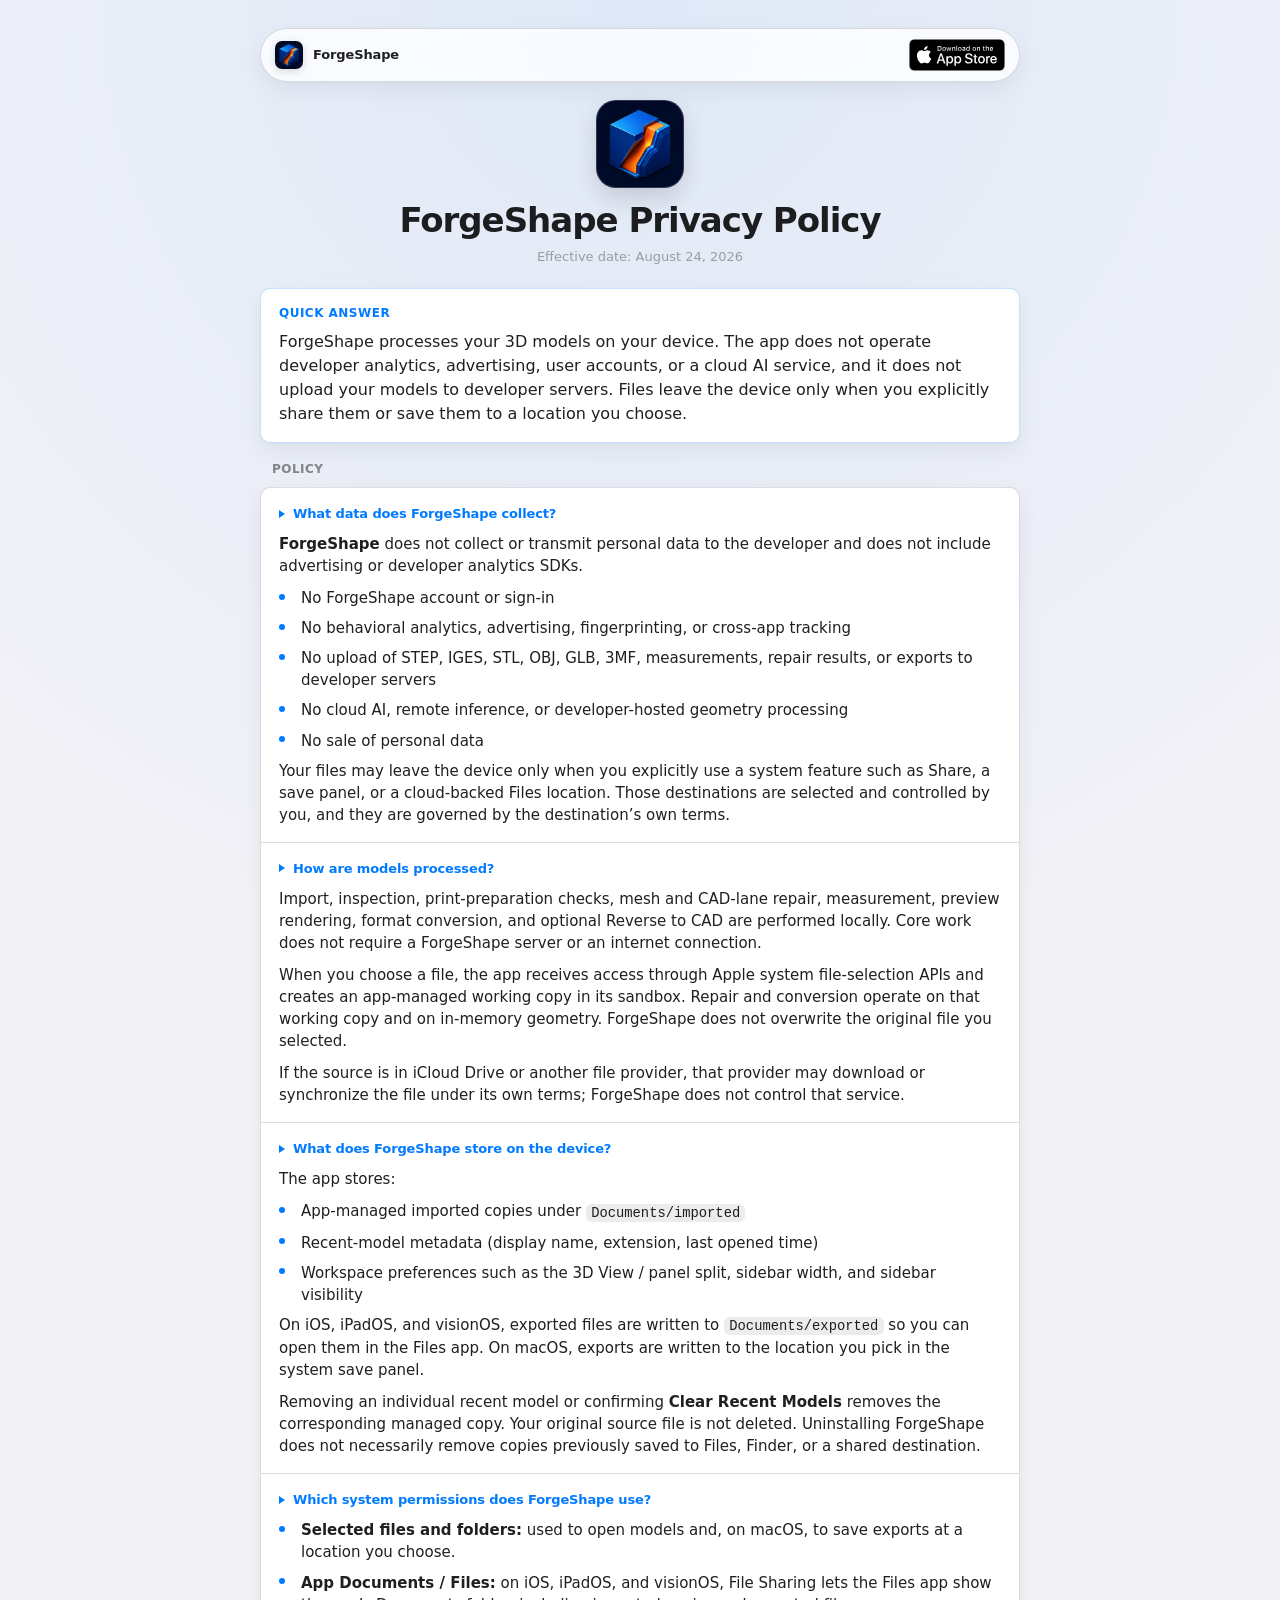
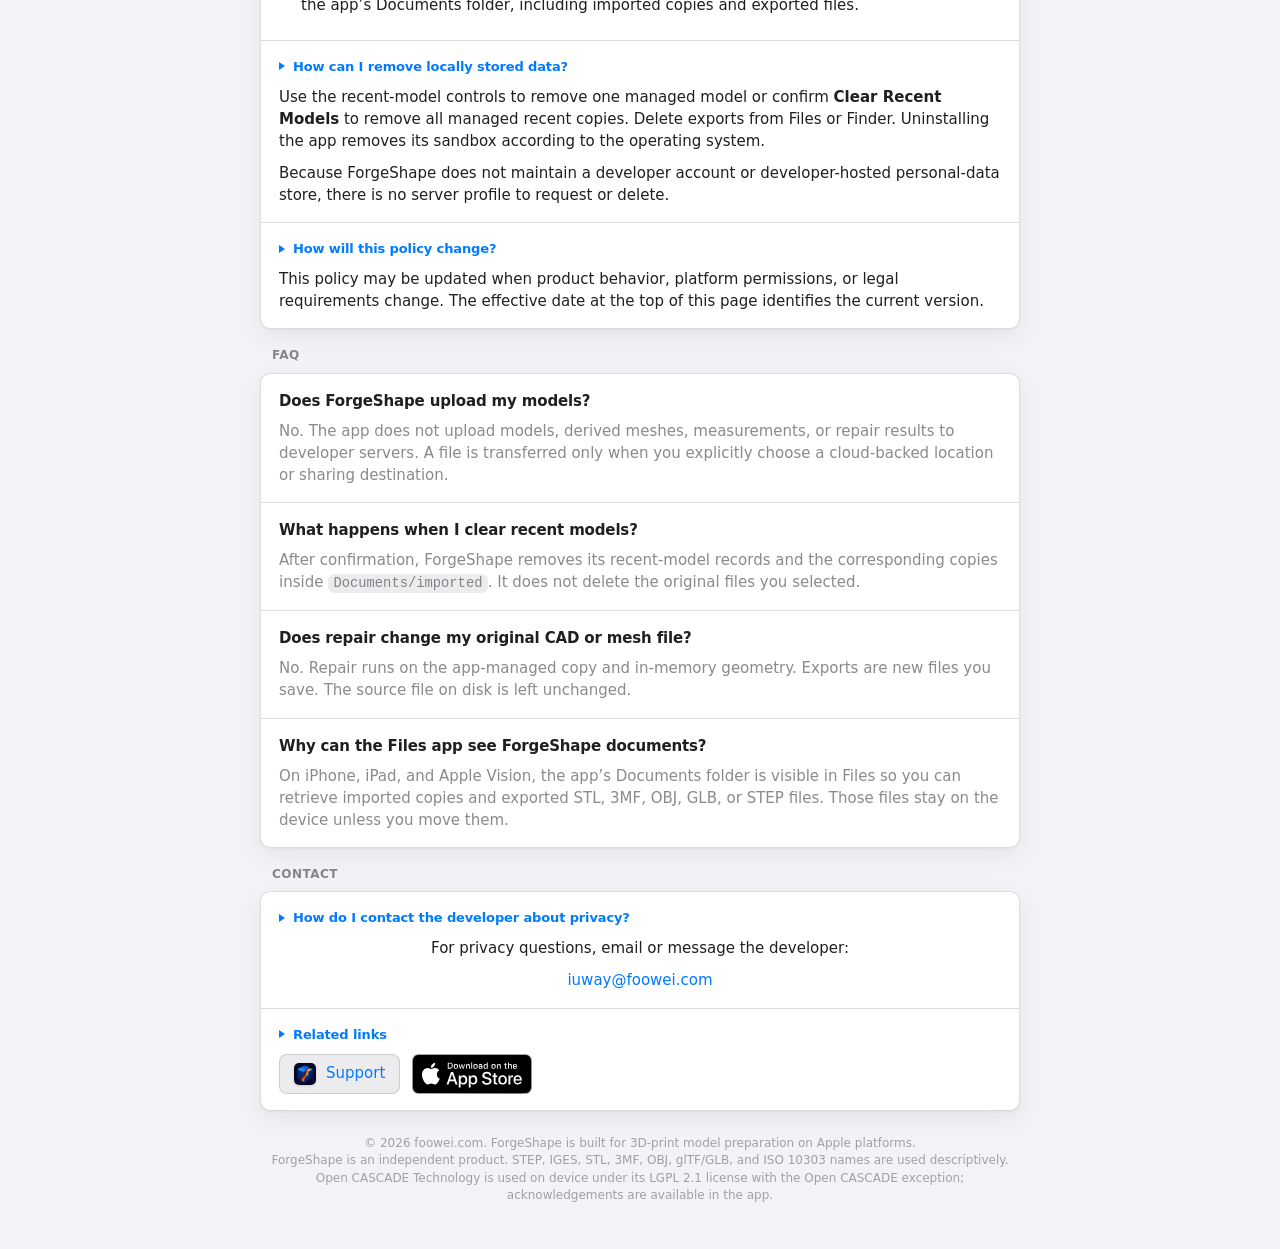
==== policy.html @ 45387004 "docs: add English App Store support and privacy pages These pages are the public Support URL and Pri" ====
<!DOCTYPE html>
<html lang="en">
<head>
    <meta charset="UTF-8">
    <meta name="viewport" content="width=device-width, initial-scale=1.0">
    <title>ForgeShape Privacy Policy - On-Device 3D Print Prep</title>
    <meta name="description" content="ForgeShape checks, repairs, and converts 3D models on your device. Learn how local files, recent models, preferences, and exports are handled. No accounts, ads, or model uploads.">
    <meta name="robots" content="index, follow">
    <link rel="canonical" href="./policy.html">
    <meta property="og:type" content="website">
    <meta property="og:title" content="ForgeShape Privacy Policy">
    <meta property="og:description" content="On-device 3D-print checking, repair, and format conversion. No developer analytics, advertising, accounts, or model uploads.">
    <meta property="og:url" content="./policy.html">
    <meta property="og:image" content="./macOS512.png">
    <meta name="twitter:card" content="summary">
    <meta name="twitter:title" content="ForgeShape Privacy Policy">
    <meta name="twitter:description" content="How ForgeShape handles models, recent files, preferences, and exports on your Apple device.">
    <link rel="apple-touch-icon" href="./macOS512.png">
    <link rel="shortcut icon" href="./macOS512.png" media="(prefers-color-scheme: light)">
    <link rel="shortcut icon" href="./macOS512.png" media="(prefers-color-scheme: dark)">
    <link rel="icon" type="image/png" href="./macOS512.png">
    <link rel="stylesheet" href="./lite3d.css">
    <script type="application/ld+json">
    {
        "@context": "https://schema.org",
        "@graph": [
            {
                "@type": "WebPage",
                "@id": "./policy.html#webpage",
                "url": "./policy.html",
                "name": "ForgeShape Privacy Policy",
                "description": "Privacy policy for ForgeShape covering on-device model processing, local recent-file storage, preferences, and exports.",
                "inLanguage": "en",
                "datePublished": "2026-08-24",
                "dateModified": "2026-08-24",
                "isPartOf": { "@id": "./#website" },
                "about": { "@id": "./#software" },
                "breadcrumb": { "@id": "./policy.html#breadcrumb" },
                "author": { "@id": "./#author" },
                "publisher": { "@id": "./#organization" }
            },
            {
                "@type": "WebSite",
                "@id": "./#website",
                "url": "./",
                "name": "ForgeShape",
                "publisher": { "@id": "./#organization" }
            },
            {
                "@type": "SoftwareApplication",
                "@id": "./#software",
                "name": "ForgeShape",
                "applicationCategory": "DesignApplication",
                "operatingSystem": "macOS, iOS, visionOS",
                "description": "On-device 3D-print model checking, repair, and format conversion for STEP, IGES, STL, OBJ, GLB, and 3MF.",
                "offers": {
                    "@type": "Offer",
                    "price": "0",
                    "priceCurrency": "USD",
                    "url": "https://apps.apple.com/us/app/id6801400880"
                },
                "downloadUrl": "https://apps.apple.com/us/app/id6801400880",
                "softwareHelp": "./support.html",
                "privacyPolicy": "./policy.html",
                "author": { "@id": "./#author" },
                "publisher": { "@id": "./#organization" }
            },
            {
                "@type": "Organization",
                "@id": "./#organization",
                "name": "Iu Way",
                "url": "./",
                "logo": "./macOS512.png",
                "email": "iuway@foowei.com",
                "sameAs": [
                    "https://x.com/aceway2024",
                    "https://apps.apple.com/us/app/id6801400880"
                ]
            },
            {
                "@type": "Person",
                "@id": "./#author",
                "name": "Iu Way",
                "email": "iuway@foowei.com",
                "url": "https://x.com/aceway2024",
                "sameAs": ["https://x.com/aceway2024"]
            },
            {
                "@type": "BreadcrumbList",
                "@id": "./policy.html#breadcrumb",
                "itemListElement": [
                    { "@type": "ListItem", "position": 1, "name": "ForgeShape", "item": "./" },
                    { "@type": "ListItem", "position": 2, "name": "Privacy Policy", "item": "./policy.html" }
                ]
            },
            {
                "@type": "FAQPage",
                "@id": "./policy.html#faq",
                "mainEntity": [
                    {
                        "@type": "Question",
                        "name": "Does ForgeShape collect personal data?",
                        "acceptedAnswer": { "@type": "Answer", "text": "ForgeShape does not operate user accounts, advertising, or developer analytics and does not upload models to developer servers. Checking, repair, conversion, measurement, and export happen on your device." }
                    },
                    {
                        "@type": "Question",
                        "name": "What does ForgeShape store locally?",
                        "acceptedAnswer": { "@type": "Answer", "text": "When you open a model, ForgeShape creates an app-managed copy in Documents/imported and keeps recent-file metadata and workspace preferences locally. Removing a recent item or clearing recent models removes the corresponding app-managed copy, not your original source file." }
                    },
                    {
                        "@type": "Question",
                        "name": "Does ForgeShape use cloud AI or send geometry off the device?",
                        "acceptedAnswer": { "@type": "Answer", "text": "No. The released app does not depend on a cloud AI service, external model API, or developer backend. Geometry stays on the device unless you explicitly share or save it to a location you choose." }
                    },
                    {
                        "@type": "Question",
                        "name": "How do I contact the developer about privacy?",
                        "acceptedAnswer": { "@type": "Answer", "text": "Email iuway@foowei.com or message @aceway2024 on X." }
                    }
                ]
            }
        ]
    }
    </script>
</head>
<body>
    <main class="page-shell" id="content">
        <div class="top-bar">
            <a class="top-bar-brand" href="./policy.html">
                <span class="top-bar-icon" aria-hidden="true"></span>
                <span class="top-bar-title">ForgeShape</span>
            </a>
            <a class="app-store-badge-link" href="https://apps.apple.com/us/app/id6801400880" aria-label="Download ForgeShape on the App Store">
                <img class="app-store-badge" src="./Download_on_the_App_Store_Badge.svg" alt="Download on the App Store" width="96" height="32">
            </a>
        </div>

        <header class="hero">
            <div class="hero-icon" aria-hidden="true"></div>
            <h1 class="page-title">ForgeShape Privacy Policy</h1>
            <p class="meta-line">Effective date: August 24, 2026</p>
        </header>

        <section class="quick-answer" aria-labelledby="quick-answer-label">
            <span class="quick-answer-label" id="quick-answer-label">Quick answer</span>
            <p>ForgeShape processes your 3D models on your device. The app does not operate developer analytics, advertising, user accounts, or a cloud AI service, and it does not upload your models to developer servers. Files leave the device only when you explicitly share them or save them to a location you choose.</p>
        </section>

        <div class="section-group">
            <div class="section-group-title">Policy</div>
            <div class="group-card">
                <section class="group-item" aria-labelledby="data-collection">
                    <h2 class="section-heading" id="data-collection">What data does ForgeShape collect?</h2>
                    <p><strong>ForgeShape</strong> does not collect or transmit personal data to the developer and does not include advertising or developer analytics SDKs.</p>
                    <ul class="bullet-list">
                        <li>No ForgeShape account or sign-in</li>
                        <li>No behavioral analytics, advertising, fingerprinting, or cross-app tracking</li>
                        <li>No upload of STEP, IGES, STL, OBJ, GLB, 3MF, measurements, repair results, or exports to developer servers</li>
                        <li>No cloud AI, remote inference, or developer-hosted geometry processing</li>
                        <li>No sale of personal data</li>
                    </ul>
                    <p>Your files may leave the device only when you explicitly use a system feature such as Share, a save panel, or a cloud-backed Files location. Those destinations are selected and controlled by you, and they are governed by the destination’s own terms.</p>
                </section>

                <section class="group-item" aria-labelledby="model-processing">
                    <h2 class="section-heading" id="model-processing">How are models processed?</h2>
                    <p>Import, inspection, print-preparation checks, mesh and CAD-lane repair, measurement, preview rendering, format conversion, and optional Reverse to CAD are performed locally. Core work does not require a ForgeShape server or an internet connection.</p>
                    <p>When you choose a file, the app receives access through Apple system file-selection APIs and creates an app-managed working copy in its sandbox. Repair and conversion operate on that working copy and on in-memory geometry. ForgeShape does not overwrite the original file you selected.</p>
                    <p>If the source is in iCloud Drive or another file provider, that provider may download or synchronize the file under its own terms; ForgeShape does not control that service.</p>
                </section>

                <section class="group-item" aria-labelledby="local-storage">
                    <h2 class="section-heading" id="local-storage">What does ForgeShape store on the device?</h2>
                    <p>The app stores:</p>
                    <ul class="bullet-list">
                        <li>App-managed imported copies under <code>Documents/imported</code></li>
                        <li>Recent-model metadata (display name, extension, last opened time)</li>
                        <li>Workspace preferences such as the 3D View / panel split, sidebar width, and sidebar visibility</li>
                    </ul>
                    <p>On iOS, iPadOS, and visionOS, exported files are written to <code>Documents/exported</code> so you can open them in the Files app. On macOS, exports are written to the location you pick in the system save panel.</p>
                    <p>Removing an individual recent model or confirming <strong>Clear Recent Models</strong> removes the corresponding managed copy. Your original source file is not deleted. Uninstalling ForgeShape does not necessarily remove copies previously saved to Files, Finder, or a shared destination.</p>
                </section>

                <section class="group-item" aria-labelledby="permissions">
                    <h2 class="section-heading" id="permissions">Which system permissions does ForgeShape use?</h2>
                    <ul class="feature-list">
                        <li><strong>Selected files and folders:</strong> used to open models and, on macOS, to save exports at a location you choose.</li>
                        <li><strong>App Documents / Files:</strong> on iOS, iPadOS, and visionOS, File Sharing lets the Files app show the app’s Documents folder, including imported copies and exported files.</li>
                    </ul>
                </section>

                <section class="group-item" aria-labelledby="retention-deletion">
                    <h2 class="section-heading" id="retention-deletion">How can I remove locally stored data?</h2>
                    <p>Use the recent-model controls to remove one managed model or confirm <strong>Clear Recent Models</strong> to remove all managed recent copies. Delete exports from Files or Finder. Uninstalling the app removes its sandbox according to the operating system.</p>
                    <p>Because ForgeShape does not maintain a developer account or developer-hosted personal-data store, there is no server profile to request or delete.</p>
                </section>

                <section class="group-item" aria-labelledby="policy-changes">
                    <h2 class="section-heading" id="policy-changes">How will this policy change?</h2>
                    <p>This policy may be updated when product behavior, platform permissions, or legal requirements change. The effective date at the top of this page identifies the current version.</p>
                </section>
            </div>
        </div>

        <div class="section-group">
            <div class="section-group-title">FAQ</div>
            <div class="group-card" id="faq">
                <section class="group-item faq-item" aria-labelledby="faq-upload">
                    <h3 id="faq-upload">Does ForgeShape upload my models?</h3>
                    <p>No. The app does not upload models, derived meshes, measurements, or repair results to developer servers. A file is transferred only when you explicitly choose a cloud-backed location or sharing destination.</p>
                </section>

                <section class="group-item faq-item" aria-labelledby="faq-recent">
                    <h3 id="faq-recent">What happens when I clear recent models?</h3>
                    <p>After confirmation, ForgeShape removes its recent-model records and the corresponding copies inside <code>Documents/imported</code>. It does not delete the original files you selected.</p>
                </section>

                <section class="group-item faq-item" aria-labelledby="faq-repair-source">
                    <h3 id="faq-repair-source">Does repair change my original CAD or mesh file?</h3>
                    <p>No. Repair runs on the app-managed copy and in-memory geometry. Exports are new files you save. The source file on disk is left unchanged.</p>
                </section>

                <section class="group-item faq-item" aria-labelledby="faq-files-app">
                    <h3 id="faq-files-app">Why can the Files app see ForgeShape documents?</h3>
                    <p>On iPhone, iPad, and Apple Vision, the app’s Documents folder is visible in Files so you can retrieve imported copies and exported STL, 3MF, OBJ, GLB, or STEP files. Those files stay on the device unless you move them.</p>
                </section>
            </div>
        </div>

        <div class="section-group">
            <div class="section-group-title">Contact</div>
            <div class="group-card">
                <section class="group-item contact-panel" aria-labelledby="contact-privacy">
                    <h2 class="section-heading" id="contact-privacy">How do I contact the developer about privacy?</h2>
                    <p>For privacy questions, email or message the developer:</p>
                    <p>
                        <a href="mailto:iuway@foowei.com">iuway@foowei.com</a>
                    </p>
                </section>

                <section class="group-item" aria-labelledby="related-links">
                    <h2 class="section-heading" id="related-links">Related links</h2>
                    <div class="related-links">
                        <a class="related-text-link" href="./support.html">
                            <img class="related-link-icon" src="./macOS512.png" alt="" width="22" height="22" aria-hidden="true">
                            <span>Support</span>
                        </a>
                        <a class="app-store-badge-link" href="https://apps.apple.com/us/app/id6801400880" aria-label="Download ForgeShape on the App Store">
                            <img class="app-store-badge" src="./Download_on_the_App_Store_Badge.svg" alt="Download on the App Store" width="120" height="40">
                        </a>
                    </div>
                </section>
            </div>
        </div>

        <footer class="page-footer">
            <p>&copy; 2026 foowei.com. ForgeShape is built for 3D-print model preparation on Apple platforms.</p>
            <p class="page-footer-legal">ForgeShape is an independent product. STEP, IGES, STL, 3MF, OBJ, glTF/GLB, and ISO 10303 names are used descriptively. Open CASCADE Technology is used on device under its LGPL 2.1 license with the Open CASCADE exception; acknowledgements are available in the app.</p>
        </footer>
    </main>
</body>
</html>
---- lite3d.css ----
:root {
    color-scheme: light dark;

    --tint: #007aff;
    --tint-soft: rgba(0, 122, 255, 0.12);
    --tint-border: rgba(0, 122, 255, 0.22);

    --bg-grouped: #f2f2f7;
    --bg-elevated: #ffffff;
    --bg-material: rgba(255, 255, 255, 0.78);
    --bg-viewport: #ececef;

    --text-label: rgba(0, 0, 0, 0.88);
    --text-secondary: rgba(60, 60, 67, 0.6);
    --text-tertiary: rgba(60, 60, 67, 0.45);

    --separator: rgba(60, 60, 67, 0.18);
    --shadow-elevated: 0 1px 2px rgba(0, 0, 0, 0.04), 0 8px 24px rgba(0, 0, 0, 0.06);

    --radius-card: 10px;
    --radius-row: 8px;
    --radius-capsule: 999px;

    --font-display: -apple-system, BlinkMacSystemFont, "SF Pro Display", "Segoe UI", system-ui, sans-serif;
    --font-text: -apple-system, BlinkMacSystemFont, "SF Pro Text", "Segoe UI", system-ui, sans-serif;
}

@media (prefers-color-scheme: dark) {
    :root {
        --bg-grouped: #000000;
        --bg-elevated: #1c1c1e;
        --bg-material: rgba(28, 28, 30, 0.78);
        --bg-viewport: #111113;

        --text-label: #f5f5f7;
        --text-secondary: rgba(235, 235, 245, 0.6);
        --text-tertiary: rgba(235, 235, 245, 0.38);

        --separator: rgba(84, 84, 88, 0.36);
        --shadow-elevated: 0 1px 2px rgba(0, 0, 0, 0.28), 0 10px 28px rgba(0, 0, 0, 0.32);
    }
}

* {
    box-sizing: border-box;
}

html,
body {
    margin: 0;
    min-height: 100%;
}

body {
    font-family: var(--font-text);
    font-size: 15px;
    line-height: 1.47;
    color: var(--text-label);
    background:
        radial-gradient(circle at top, rgba(0, 122, 255, 0.08), transparent 34%),
        var(--bg-grouped);
}

a {
    color: var(--tint);
    text-decoration: none;
}

a:hover {
    text-decoration: underline;
}

.page-shell {
    width: min(760px, calc(100% - 32px));
    margin: 0 auto;
    padding: 28px 0 48px;
    animation: pageFadeIn 0.42s ease-out;
}

@keyframes pageFadeIn {
    from {
        opacity: 0;
        transform: translateY(8px);
    }

    to {
        opacity: 1;
        transform: translateY(0);
    }
}

.top-bar {
    display: flex;
    align-items: center;
    justify-content: space-between;
    gap: 12px;
    margin-bottom: 18px;
    padding: 10px 14px;
    border: 1px solid var(--separator);
    border-radius: var(--radius-capsule);
    background: var(--bg-material);
    backdrop-filter: blur(20px) saturate(180%);
    -webkit-backdrop-filter: blur(20px) saturate(180%);
    box-shadow: var(--shadow-elevated);
}

.top-bar-brand {
    display: inline-flex;
    align-items: center;
    gap: 10px;
    min-width: 0;
    color: inherit;
    text-decoration: none;
}

.top-bar-brand:hover {
    text-decoration: none;
}

.top-bar-icon {
    width: 28px;
    height: 28px;
    border-radius: 7px;
    background: url("./macOS512.png") center / cover no-repeat;
    box-shadow: 0 2px 8px rgba(0, 0, 0, 0.14);
    flex: 0 0 auto;
}

.top-bar-title {
    font-family: var(--font-display);
    font-size: 13px;
    font-weight: 600;
    letter-spacing: -0.01em;
    white-space: nowrap;
    overflow: hidden;
    text-overflow: ellipsis;
}

.top-bar-pill {
    display: inline-flex;
    align-items: center;
    gap: 6px;
    padding: 6px 12px;
    border-radius: var(--radius-capsule);
    background: var(--tint-soft);
    color: var(--tint);
    font-size: 12px;
    font-weight: 600;
    white-space: nowrap;
}

.top-bar .app-store-badge-link {
    flex: 0 0 auto;
}

.top-bar .app-store-badge {
    height: 32px;
}

.hero {
    text-align: center;
    margin-bottom: 22px;
}

.hero-icon {
    width: 88px;
    height: 88px;
    margin: 0 auto 14px;
    border-radius: 20px;
    background: url("./macOS512.png") center / cover no-repeat;
    box-shadow:
        0 10px 24px rgba(0, 0, 0, 0.14),
        0 0 0 1px rgba(255, 255, 255, 0.18) inset;
}

.page-title {
    margin: 0;
    font-family: var(--font-display);
    font-size: clamp(28px, 5vw, 34px);
    font-weight: 700;
    letter-spacing: -0.03em;
    line-height: 1.08;
}

.page-subtitle {
    margin: 10px auto 0;
    max-width: 34rem;
    color: var(--text-secondary);
    font-size: 15px;
}

.meta-line {
    margin-top: 8px;
    color: var(--text-tertiary);
    font-size: 13px;
}

.callout {
    margin-bottom: 18px;
    padding: 16px 18px;
    border-radius: var(--radius-card);
    border: 1px solid var(--tint-border);
    background:
        linear-gradient(180deg, var(--tint-soft), transparent 120%),
        var(--bg-elevated);
    box-shadow: var(--shadow-elevated);
    text-align: center;
}

.callout p {
    margin: 8px 0 0;
}

.callout strong {
    color: var(--tint);
}

.quick-answer {
    margin: 0 0 18px;
    padding: 16px 18px;
    border-radius: var(--radius-card);
    border: 1px solid var(--tint-border);
    background: var(--bg-elevated);
    box-shadow: var(--shadow-elevated);
}

.quick-answer-label {
    display: block;
    margin-bottom: 8px;
    color: var(--tint);
    font-size: 12px;
    font-weight: 700;
    letter-spacing: 0.04em;
    text-transform: uppercase;
}

.quick-answer p {
    margin: 0;
    font-size: 16px;
    line-height: 1.5;
}

.faq-item h3 {
    margin: 0 0 8px;
    font-family: var(--font-display);
    font-size: 15px;
    font-weight: 600;
    letter-spacing: -0.01em;
    color: var(--text-label);
}

.faq-item p {
    margin: 0;
    color: var(--text-secondary);
}

.related-links {
    display: flex;
    flex-wrap: wrap;
    align-items: center;
    gap: 12px;
}

.related-text-link {
    display: inline-flex;
    align-items: center;
    gap: 10px;
    height: 40px;
    padding: 0 14px;
    box-sizing: border-box;
    border: 1px solid var(--separator);
    border-radius: var(--radius-row);
    background: var(--bg-viewport);
    font-size: 15px;
    font-weight: 500;
    line-height: 1;
    text-decoration: none;
}

.related-link-icon {
    display: block;
    width: 22px;
    height: 22px;
    border-radius: 5px;
    flex: 0 0 auto;
    box-shadow: 0 1px 3px rgba(0, 0, 0, 0.12);
}

.related-text-link:hover {
    border-color: var(--tint-border);
    text-decoration: none;
}

.app-store-badge-link {
    display: inline-block;
    line-height: 0;
    text-decoration: none;
}

.app-store-badge-link:hover {
    text-decoration: none;
    opacity: 0.88;
}

.app-store-badge {
    display: block;
    width: auto;
    height: 40px;
}

.related-links a.related-text-link:hover {
    border-color: var(--tint-border);
    text-decoration: none;
}

.section-group {
    margin-bottom: 18px;
}

.section-group-title {
    margin: 0 0 8px 12px;
    color: var(--text-secondary);
    font-size: 12px;
    font-weight: 600;
    letter-spacing: 0.04em;
    text-transform: uppercase;
}

.group-card {
    overflow: hidden;
    border: 1px solid var(--separator);
    border-radius: var(--radius-card);
    background: var(--bg-elevated);
    box-shadow: var(--shadow-elevated);
}

.group-item {
    padding: 16px 18px;
}

.group-item + .group-item {
    border-top: 1px solid var(--separator);
}

.section-heading {
    display: flex;
    align-items: center;
    gap: 8px;
    margin: 0 0 10px;
    color: var(--tint);
    font-family: var(--font-display);
    font-size: 13px;
    font-weight: 600;
    letter-spacing: -0.01em;
}

.section-heading::before {
    content: "";
    width: 0;
    height: 0;
    border-top: 4px solid transparent;
    border-bottom: 4px solid transparent;
    border-left: 6px solid currentColor;
}

.group-item p {
    margin: 0 0 10px;
}

.group-item p:last-child {
    margin-bottom: 0;
}

.bullet-list,
.feature-list {
    margin: 0;
    padding: 0;
    list-style: none;
}

.bullet-list li,
.feature-list li {
    position: relative;
    margin: 0 0 8px;
    padding-left: 22px;
}

.bullet-list li::before,
.feature-list li::before {
    content: "";
    position: absolute;
    left: 0;
    top: 0.62em;
    width: 6px;
    height: 6px;
    border-radius: 50%;
    background: var(--tint);
    transform: translateY(-50%);
}

.feature-list li strong {
    color: var(--text-label);
}

.spec-list {
    display: grid;
    gap: 8px;
    color: var(--text-secondary);
    font-size: 14px;
}

.spec-item {
    display: flex;
    gap: 8px;
    align-items: flex-start;
}

.spec-item::before {
    content: "•";
    color: var(--tint);
    font-weight: 700;
    line-height: 1.2;
}

.contact-panel {
    text-align: center;
}

.contact-panel p {
    margin: 0 0 10px;
}

.contact-panel p:last-child {
    margin-bottom: 0;
}

code {
    padding: 0.12em 0.38em;
    border-radius: 6px;
    background: var(--bg-viewport);
    font-family: ui-monospace, SFMono-Regular, Menlo, monospace;
    font-size: 0.92em;
}

.page-footer {
    margin-top: 24px;
    text-align: center;
    color: var(--text-tertiary);
    font-size: 12px;
}

.page-footer p {
    margin: 0;
}

.page-footer-legal {
    margin-top: 10px;
    width: 100%;
    line-height: 1.45;
}

@media (max-width: 640px) {
    .page-shell {
        width: min(100%, calc(100% - 20px));
        padding-top: 18px;
    }

    .top-bar {
        flex-direction: column;
        align-items: stretch;
        border-radius: var(--radius-card);
    }

    .top-bar-pill {
        justify-content: center;
    }

    .top-bar .app-store-badge-link {
        align-self: center;
    }

    .hero-icon {
        width: 76px;
        height: 76px;
        border-radius: 18px;
    }
}
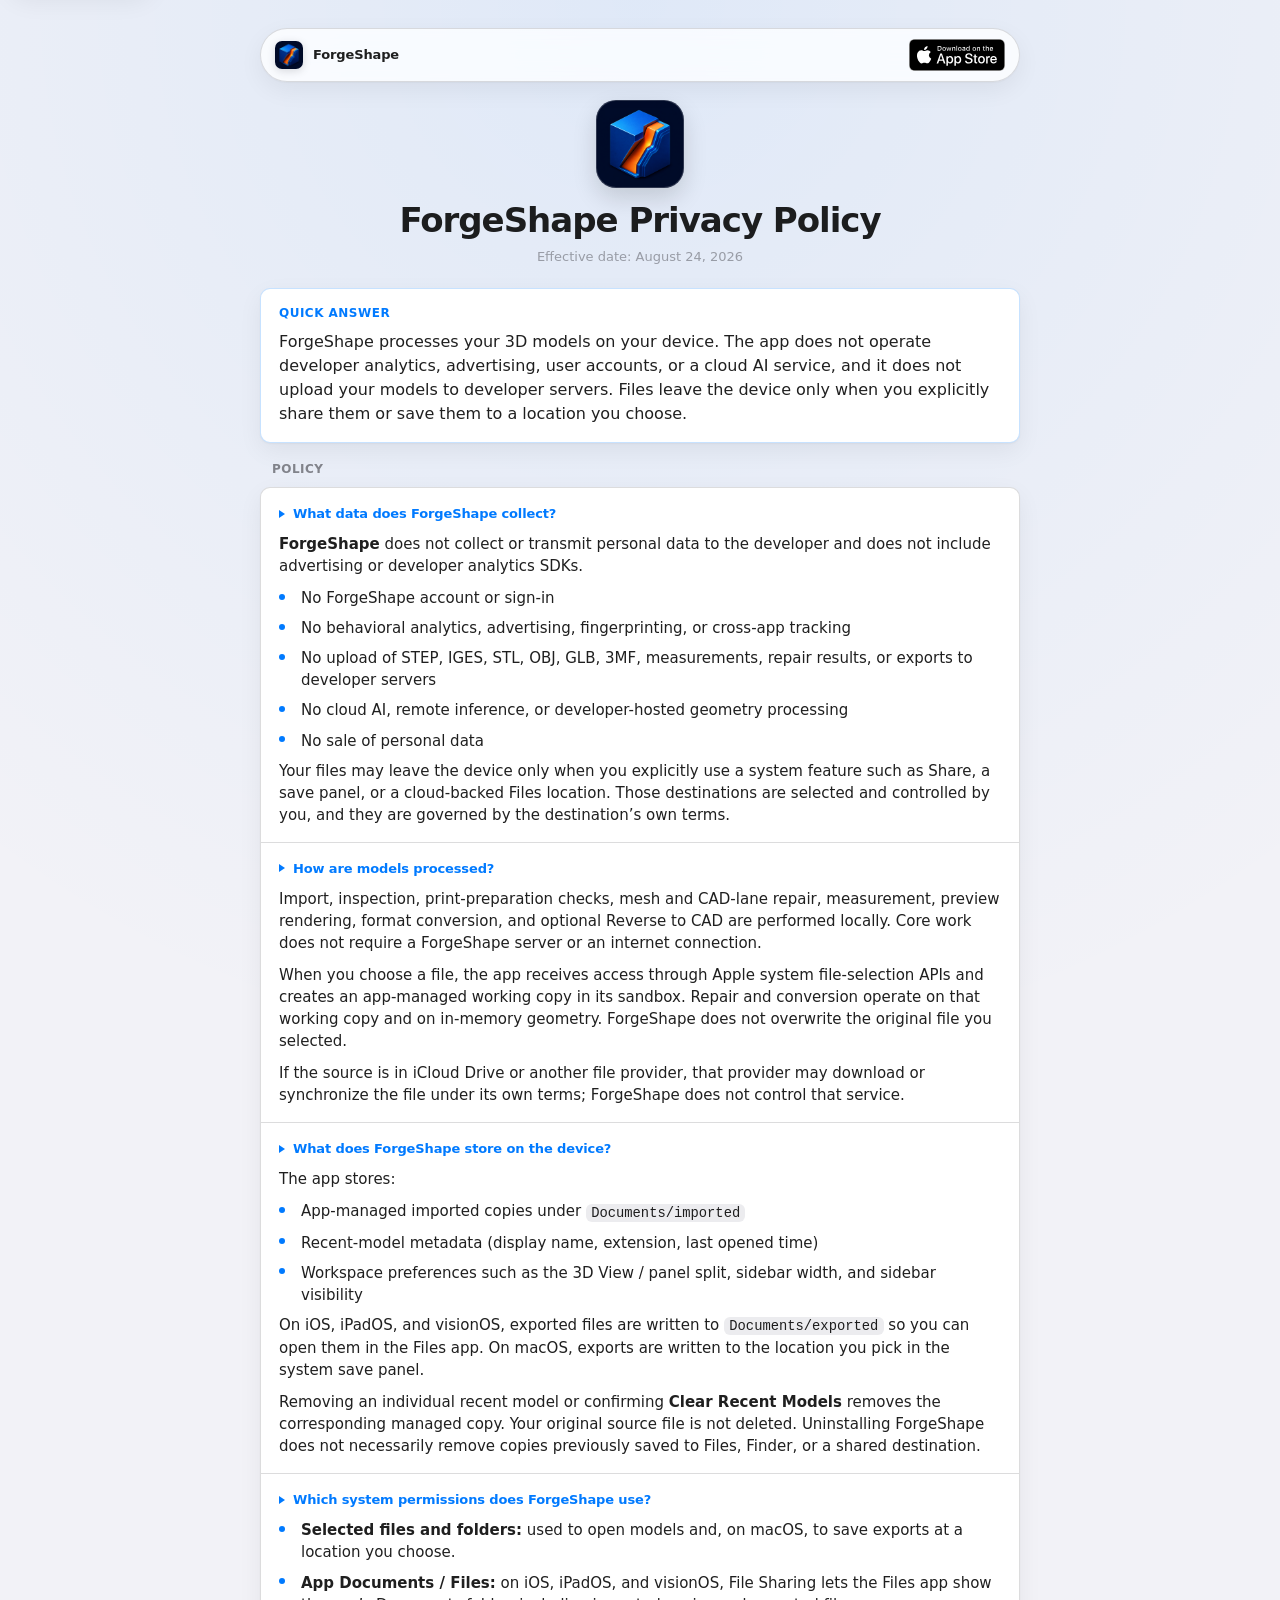
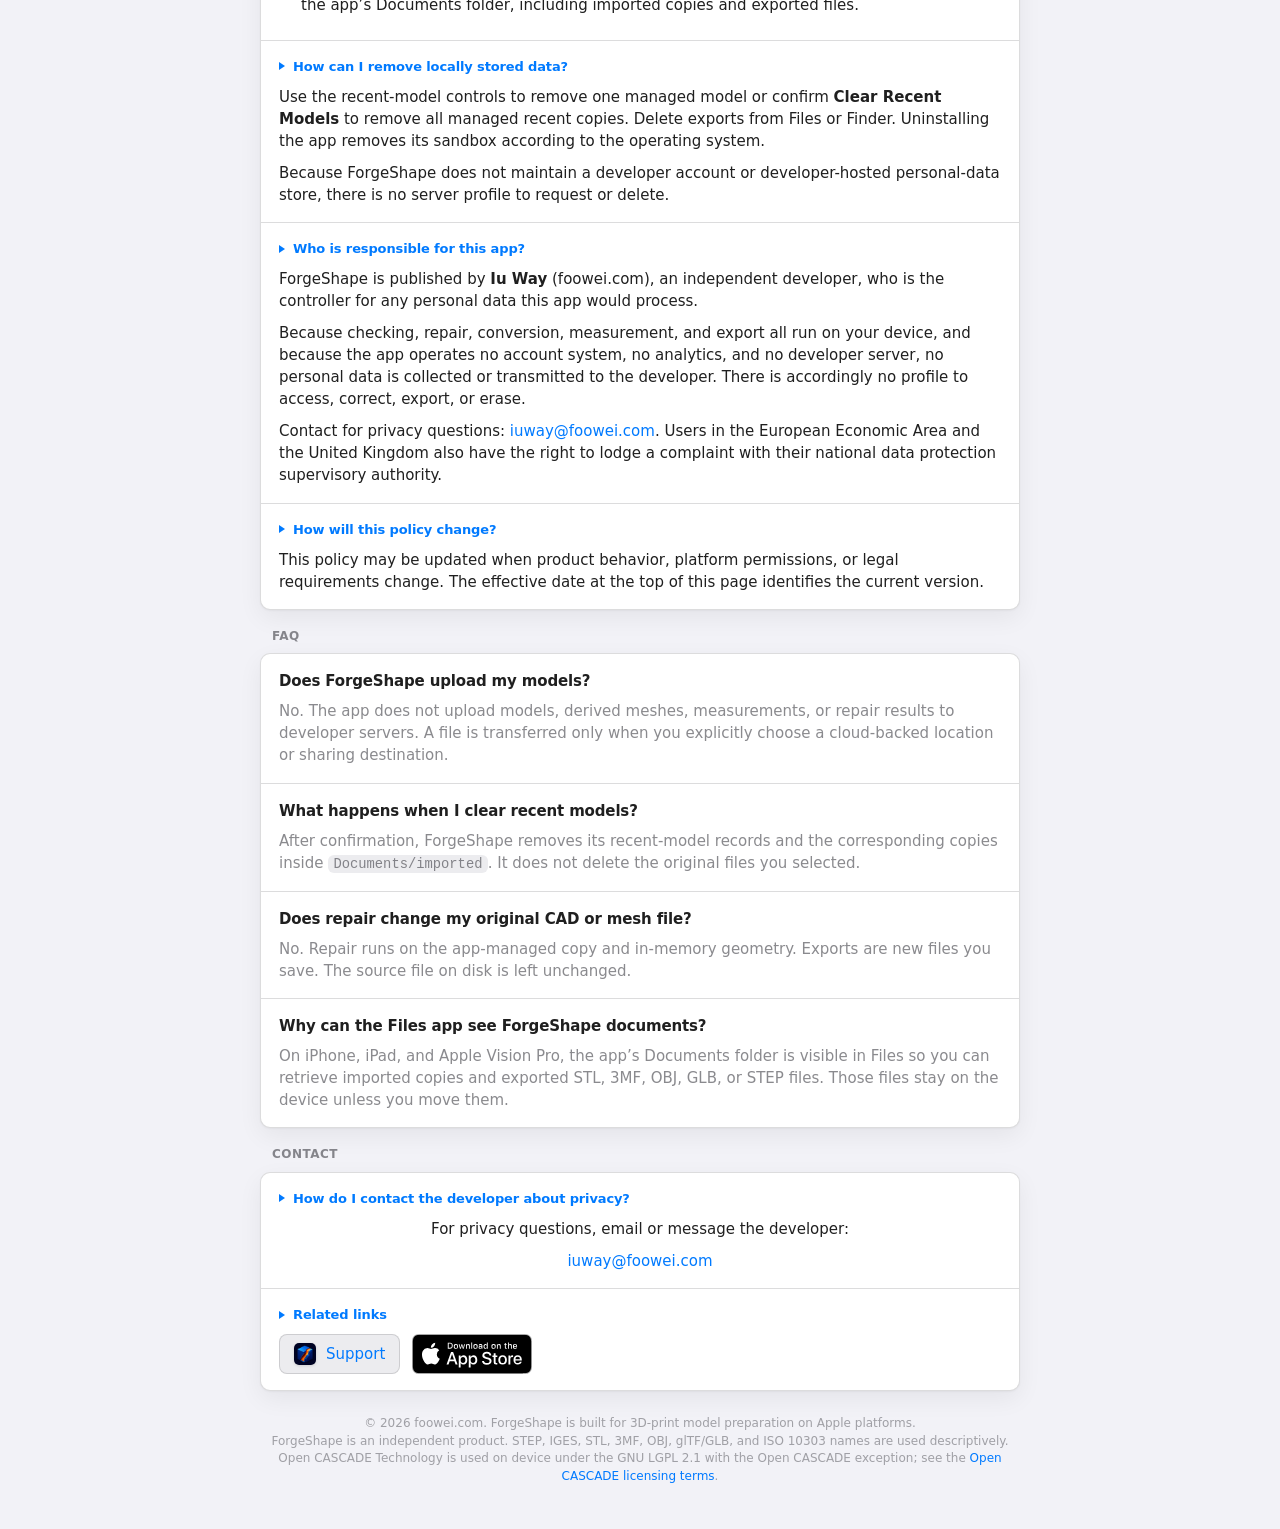
==== commit a57d814e: "fix(pages): correct App Store support and privacy pages for review The published pages claimed capab" ====
--- a/policy.html
+++ b/policy.html
@@ -6,19 +6,20 @@
     <title>ForgeShape Privacy Policy - On-Device 3D Print Prep</title>
     <meta name="description" content="ForgeShape checks, repairs, and converts 3D models on your device. Learn how local files, recent models, preferences, and exports are handled. No accounts, ads, or model uploads.">
     <meta name="robots" content="index, follow">
-    <link rel="canonical" href="./policy.html">
+    <link rel="canonical" href="https://h53d.github.io/fs/policy.html">
     <meta property="og:type" content="website">
     <meta property="og:title" content="ForgeShape Privacy Policy">
     <meta property="og:description" content="On-device 3D-print checking, repair, and format conversion. No developer analytics, advertising, accounts, or model uploads.">
-    <meta property="og:url" content="./policy.html">
-    <meta property="og:image" content="./macOS512.png">
+    <meta property="og:url" content="https://h53d.github.io/fs/policy.html">
+    <meta property="og:image" content="https://h53d.github.io/fs/macOS512.png">
     <meta name="twitter:card" content="summary">
     <meta name="twitter:title" content="ForgeShape Privacy Policy">
     <meta name="twitter:description" content="How ForgeShape handles models, recent files, preferences, and exports on your Apple device.">
     <link rel="apple-touch-icon" href="./macOS512.png">
-    <link rel="shortcut icon" href="./macOS512.png" media="(prefers-color-scheme: light)">
-    <link rel="shortcut icon" href="./macOS512.png" media="(prefers-color-scheme: dark)">
-    <link rel="icon" type="image/png" href="./macOS512.png">
+    <link rel="icon" type="image/png" sizes="64x64" href="./icon64.png">
+    <link rel="icon" type="image/png" sizes="512x512" href="./macOS512.png">
+    <meta name="theme-color" content="#f2f2f7" media="(prefers-color-scheme: light)">
+    <meta name="theme-color" content="#000000" media="(prefers-color-scheme: dark)">
     <link rel="stylesheet" href="./lite3d.css">
     <script type="application/ld+json">
     {
@@ -26,51 +27,45 @@
         "@graph": [
             {
                 "@type": "WebPage",
-                "@id": "./policy.html#webpage",
-                "url": "./policy.html",
+                "@id": "https://h53d.github.io/fs/policy.html#webpage",
+                "url": "https://h53d.github.io/fs/policy.html",
                 "name": "ForgeShape Privacy Policy",
                 "description": "Privacy policy for ForgeShape covering on-device model processing, local recent-file storage, preferences, and exports.",
                 "inLanguage": "en",
                 "datePublished": "2026-08-24",
                 "dateModified": "2026-08-24",
-                "isPartOf": { "@id": "./#website" },
-                "about": { "@id": "./#software" },
-                "breadcrumb": { "@id": "./policy.html#breadcrumb" },
-                "author": { "@id": "./#author" },
-                "publisher": { "@id": "./#organization" }
+                "isPartOf": { "@id": "https://h53d.github.io/fs/#website" },
+                "about": { "@id": "https://h53d.github.io/fs/#software" },
+                "breadcrumb": { "@id": "https://h53d.github.io/fs/policy.html#breadcrumb" },
+                "author": { "@id": "https://h53d.github.io/fs/#author" },
+                "publisher": { "@id": "https://h53d.github.io/fs/#organization" }
             },
             {
                 "@type": "WebSite",
-                "@id": "./#website",
-                "url": "./",
+                "@id": "https://h53d.github.io/fs/#website",
+                "url": "https://h53d.github.io/fs/",
                 "name": "ForgeShape",
-                "publisher": { "@id": "./#organization" }
+                "publisher": { "@id": "https://h53d.github.io/fs/#organization" }
             },
             {
                 "@type": "SoftwareApplication",
-                "@id": "./#software",
+                "@id": "https://h53d.github.io/fs/#software",
                 "name": "ForgeShape",
                 "applicationCategory": "DesignApplication",
-                "operatingSystem": "macOS, iOS, visionOS",
+                "operatingSystem": "macOS, iOS, iPadOS, visionOS",
                 "description": "On-device 3D-print model checking, repair, and format conversion for STEP, IGES, STL, OBJ, GLB, and 3MF.",
-                "offers": {
-                    "@type": "Offer",
-                    "price": "0",
-                    "priceCurrency": "USD",
-                    "url": "https://apps.apple.com/us/app/id6801400880"
-                },
                 "downloadUrl": "https://apps.apple.com/us/app/id6801400880",
-                "softwareHelp": "./support.html",
-                "privacyPolicy": "./policy.html",
-                "author": { "@id": "./#author" },
-                "publisher": { "@id": "./#organization" }
+                "softwareHelp": "https://h53d.github.io/fs/support.html",
+                "privacyPolicy": "https://h53d.github.io/fs/policy.html",
+                "author": { "@id": "https://h53d.github.io/fs/#author" },
+                "publisher": { "@id": "https://h53d.github.io/fs/#organization" }
             },
             {
                 "@type": "Organization",
-                "@id": "./#organization",
+                "@id": "https://h53d.github.io/fs/#organization",
                 "name": "Iu Way",
-                "url": "./",
-                "logo": "./macOS512.png",
+                "url": "https://h53d.github.io/fs/",
+                "logo": "https://h53d.github.io/fs/macOS512.png",
                 "email": "iuway@foowei.com",
                 "sameAs": [
                     "https://x.com/aceway2024",
@@ -79,7 +74,7 @@
             },
             {
                 "@type": "Person",
-                "@id": "./#author",
+                "@id": "https://h53d.github.io/fs/#author",
                 "name": "Iu Way",
                 "email": "iuway@foowei.com",
                 "url": "https://x.com/aceway2024",
@@ -87,15 +82,15 @@
             },
             {
                 "@type": "BreadcrumbList",
-                "@id": "./policy.html#breadcrumb",
+                "@id": "https://h53d.github.io/fs/policy.html#breadcrumb",
                 "itemListElement": [
-                    { "@type": "ListItem", "position": 1, "name": "ForgeShape", "item": "./" },
-                    { "@type": "ListItem", "position": 2, "name": "Privacy Policy", "item": "./policy.html" }
+                    { "@type": "ListItem", "position": 1, "name": "ForgeShape", "item": "https://h53d.github.io/fs/" },
+                    { "@type": "ListItem", "position": 2, "name": "Privacy Policy", "item": "https://h53d.github.io/fs/policy.html" }
                 ]
             },
             {
                 "@type": "FAQPage",
-                "@id": "./policy.html#faq",
+                "@id": "https://h53d.github.io/fs/policy.html#faq",
                 "mainEntity": [
                     {
                         "@type": "Question",
@@ -124,6 +119,7 @@
     </script>
 </head>
 <body>
+    <a class="skip-link" href="#content">Skip to content</a>
     <main class="page-shell" id="content">
         <div class="top-bar">
             <a class="top-bar-brand" href="./policy.html">
@@ -195,6 +191,15 @@
                     <p>Because ForgeShape does not maintain a developer account or developer-hosted personal-data store, there is no server profile to request or delete.</p>
                 </section>
 
+                <section class="group-item" aria-labelledby="controller">
+                    <h2 class="section-heading" id="controller">Who is responsible for this app?</h2>
+                    <p>ForgeShape is published by <strong>Iu Way</strong> (foowei.com), an independent developer, who is the controller for any personal data this app would process.</p>
+                    <p>Because checking, repair, conversion, measurement, and export all run on your device, and because the app operates no account system, no analytics, and no developer server, no personal data is collected or transmitted to the developer. There is accordingly no profile to access, correct, export, or erase.</p>
+                    <p>Contact for privacy questions: <a href="mailto:iuway@foowei.com">iuway@foowei.com</a>. Users in the European Economic Area and the United Kingdom also have the right to lodge a complaint with their national data protection supervisory authority.</p>
+                    <!-- TODO before EU release: EU/German law expects a postal address for the
+                         controller (and a site Impressum). Add the street address here. -->
+                </section>
+
                 <section class="group-item" aria-labelledby="policy-changes">
                     <h2 class="section-heading" id="policy-changes">How will this policy change?</h2>
                     <p>This policy may be updated when product behavior, platform permissions, or legal requirements change. The effective date at the top of this page identifies the current version.</p>
@@ -222,7 +227,7 @@
 
                 <section class="group-item faq-item" aria-labelledby="faq-files-app">
                     <h3 id="faq-files-app">Why can the Files app see ForgeShape documents?</h3>
-                    <p>On iPhone, iPad, and Apple Vision, the app’s Documents folder is visible in Files so you can retrieve imported copies and exported STL, 3MF, OBJ, GLB, or STEP files. Those files stay on the device unless you move them.</p>
+                    <p>On iPhone, iPad, and Apple Vision Pro, the app’s Documents folder is visible in Files so you can retrieve imported copies and exported STL, 3MF, OBJ, GLB, or STEP files. Those files stay on the device unless you move them.</p>
                 </section>
             </div>
         </div>
@@ -242,7 +247,7 @@
                     <h2 class="section-heading" id="related-links">Related links</h2>
                     <div class="related-links">
                         <a class="related-text-link" href="./support.html">
-                            <img class="related-link-icon" src="./macOS512.png" alt="" width="22" height="22" aria-hidden="true">
+                            <img class="related-link-icon" src="./icon64.png" alt="" width="22" height="22" aria-hidden="true">
                             <span>Support</span>
                         </a>
                         <a class="app-store-badge-link" href="https://apps.apple.com/us/app/id6801400880" aria-label="Download ForgeShape on the App Store">
@@ -255,7 +260,7 @@
 
         <footer class="page-footer">
             <p>&copy; 2026 foowei.com. ForgeShape is built for 3D-print model preparation on Apple platforms.</p>
-            <p class="page-footer-legal">ForgeShape is an independent product. STEP, IGES, STL, 3MF, OBJ, glTF/GLB, and ISO 10303 names are used descriptively. Open CASCADE Technology is used on device under its LGPL 2.1 license with the Open CASCADE exception; acknowledgements are available in the app.</p>
+            <p class="page-footer-legal">ForgeShape is an independent product. STEP, IGES, STL, 3MF, OBJ, glTF/GLB, and ISO 10303 names are used descriptively. Open CASCADE Technology is used on device under the GNU LGPL 2.1 with the Open CASCADE exception; see the <a href="https://dev.opencascade.org/resources/licensing" target="_blank" rel="noopener noreferrer">Open CASCADE licensing terms</a>.</p>
         </footer>
     </main>
 </body>
--- a/lite3d.css
+++ b/lite3d.css
@@ -485,3 +485,23 @@
         border-radius: 18px;
     }
 }
+
+.skip-link {
+    position: absolute;
+    left: 8px;
+    top: -48px;
+    z-index: 10;
+    padding: 10px 16px;
+    border-radius: var(--radius-capsule);
+    background: var(--bg-elevated);
+    color: var(--tint);
+    font-family: var(--font-text);
+    font-size: 15px;
+    text-decoration: none;
+    box-shadow: var(--shadow-elevated);
+    transition: top 0.15s ease;
+}
+
+.skip-link:focus {
+    top: 8px;
+}
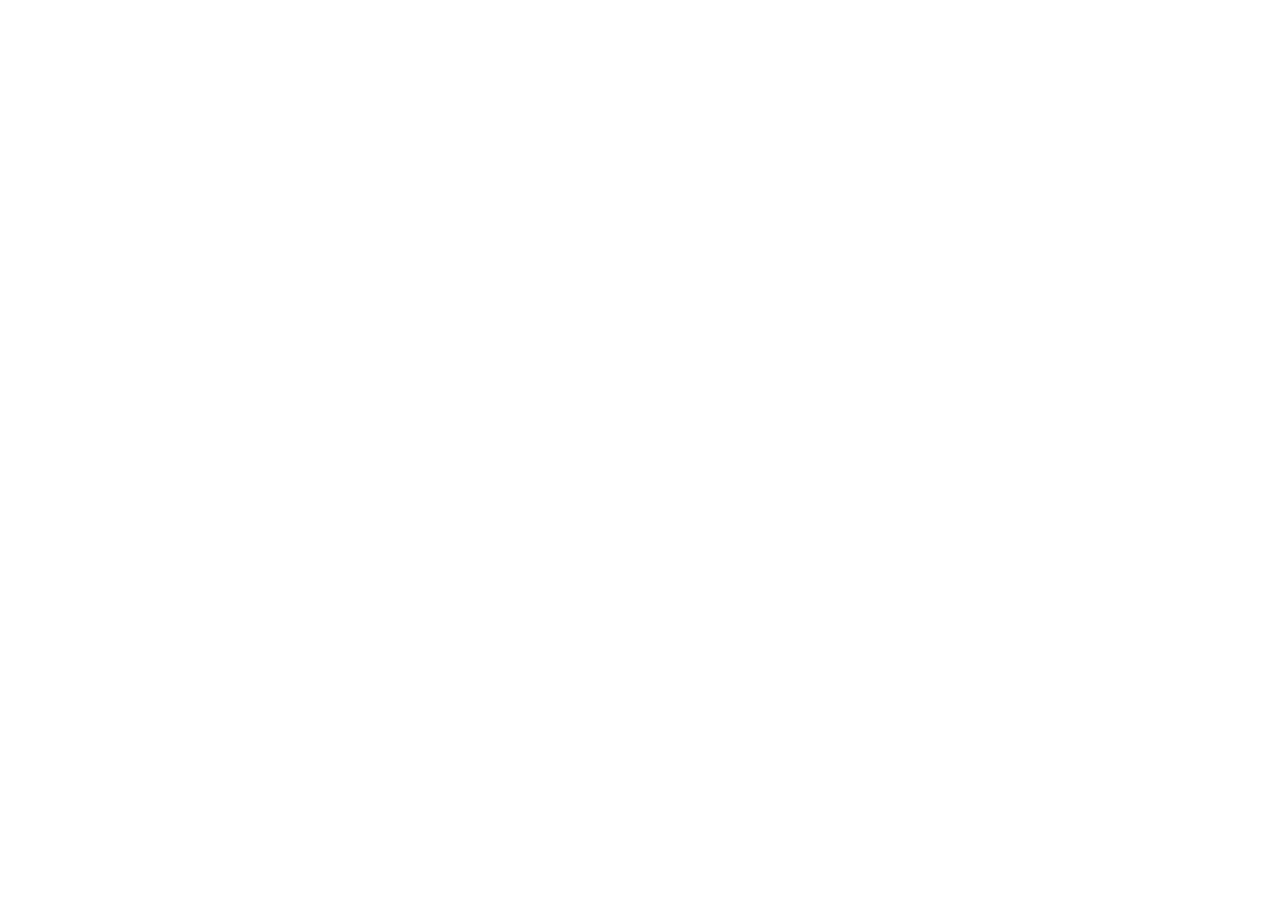
==== commit 97a87530: "docs: redirect policy and support to apps.h53d.xyz Canonical + meta refresh so old h53d.github.io sh" ====
--- a/policy.html
+++ b/policy.html
@@ -3,265 +3,11 @@
 <head>
     <meta charset="UTF-8">
     <meta name="viewport" content="width=device-width, initial-scale=1.0">
-    <title>ForgeShape Privacy Policy - On-Device 3D Print Prep</title>
-    <meta name="description" content="ForgeShape checks, repairs, and converts 3D models on your device. Learn how local files, recent models, preferences, and exports are handled. No accounts, ads, or model uploads.">
-    <meta name="robots" content="index, follow">
-    <link rel="canonical" href="https://h53d.github.io/fs/policy.html">
-    <meta property="og:type" content="website">
-    <meta property="og:title" content="ForgeShape Privacy Policy">
-    <meta property="og:description" content="On-device 3D-print checking, repair, and format conversion. No developer analytics, advertising, accounts, or model uploads.">
-    <meta property="og:url" content="https://h53d.github.io/fs/policy.html">
-    <meta property="og:image" content="https://h53d.github.io/fs/macOS512.png">
-    <meta name="twitter:card" content="summary">
-    <meta name="twitter:title" content="ForgeShape Privacy Policy">
-    <meta name="twitter:description" content="How ForgeShape handles models, recent files, preferences, and exports on your Apple device.">
-    <link rel="apple-touch-icon" href="./macOS512.png">
-    <link rel="icon" type="image/png" sizes="64x64" href="./icon64.png">
-    <link rel="icon" type="image/png" sizes="512x512" href="./macOS512.png">
-    <meta name="theme-color" content="#f2f2f7" media="(prefers-color-scheme: light)">
-    <meta name="theme-color" content="#000000" media="(prefers-color-scheme: dark)">
-    <link rel="stylesheet" href="./lite3d.css">
-    <script type="application/ld+json">
-    {
-        "@context": "https://schema.org",
-        "@graph": [
-            {
-                "@type": "WebPage",
-                "@id": "https://h53d.github.io/fs/policy.html#webpage",
-                "url": "https://h53d.github.io/fs/policy.html",
-                "name": "ForgeShape Privacy Policy",
-                "description": "Privacy policy for ForgeShape covering on-device model processing, local recent-file storage, preferences, and exports.",
-                "inLanguage": "en",
-                "datePublished": "2026-08-24",
-                "dateModified": "2026-08-24",
-                "isPartOf": { "@id": "https://h53d.github.io/fs/#website" },
-                "about": { "@id": "https://h53d.github.io/fs/#software" },
-                "breadcrumb": { "@id": "https://h53d.github.io/fs/policy.html#breadcrumb" },
-                "author": { "@id": "https://h53d.github.io/fs/#author" },
-                "publisher": { "@id": "https://h53d.github.io/fs/#organization" }
-            },
-            {
-                "@type": "WebSite",
-                "@id": "https://h53d.github.io/fs/#website",
-                "url": "https://h53d.github.io/fs/",
-                "name": "ForgeShape",
-                "publisher": { "@id": "https://h53d.github.io/fs/#organization" }
-            },
-            {
-                "@type": "SoftwareApplication",
-                "@id": "https://h53d.github.io/fs/#software",
-                "name": "ForgeShape",
-                "applicationCategory": "DesignApplication",
-                "operatingSystem": "macOS, iOS, iPadOS, visionOS",
-                "description": "On-device 3D-print model checking, repair, and format conversion for STEP, IGES, STL, OBJ, GLB, and 3MF.",
-                "downloadUrl": "https://apps.apple.com/us/app/id6801400880",
-                "softwareHelp": "https://h53d.github.io/fs/support.html",
-                "privacyPolicy": "https://h53d.github.io/fs/policy.html",
-                "author": { "@id": "https://h53d.github.io/fs/#author" },
-                "publisher": { "@id": "https://h53d.github.io/fs/#organization" }
-            },
-            {
-                "@type": "Organization",
-                "@id": "https://h53d.github.io/fs/#organization",
-                "name": "Iu Way",
-                "url": "https://h53d.github.io/fs/",
-                "logo": "https://h53d.github.io/fs/macOS512.png",
-                "email": "iuway@foowei.com",
-                "sameAs": [
-                    "https://x.com/aceway2024",
-                    "https://apps.apple.com/us/app/id6801400880"
-                ]
-            },
-            {
-                "@type": "Person",
-                "@id": "https://h53d.github.io/fs/#author",
-                "name": "Iu Way",
-                "email": "iuway@foowei.com",
-                "url": "https://x.com/aceway2024",
-                "sameAs": ["https://x.com/aceway2024"]
-            },
-            {
-                "@type": "BreadcrumbList",
-                "@id": "https://h53d.github.io/fs/policy.html#breadcrumb",
-                "itemListElement": [
-                    { "@type": "ListItem", "position": 1, "name": "ForgeShape", "item": "https://h53d.github.io/fs/" },
-                    { "@type": "ListItem", "position": 2, "name": "Privacy Policy", "item": "https://h53d.github.io/fs/policy.html" }
-                ]
-            },
-            {
-                "@type": "FAQPage",
-                "@id": "https://h53d.github.io/fs/policy.html#faq",
-                "mainEntity": [
-                    {
-                        "@type": "Question",
-                        "name": "Does ForgeShape collect personal data?",
-                        "acceptedAnswer": { "@type": "Answer", "text": "ForgeShape does not operate user accounts, advertising, or developer analytics and does not upload models to developer servers. Checking, repair, conversion, measurement, and export happen on your device." }
-                    },
-                    {
-                        "@type": "Question",
-                        "name": "What does ForgeShape store locally?",
-                        "acceptedAnswer": { "@type": "Answer", "text": "When you open a model, ForgeShape creates an app-managed copy in Documents/imported and keeps recent-file metadata and workspace preferences locally. Removing a recent item or clearing recent models removes the corresponding app-managed copy, not your original source file." }
-                    },
-                    {
-                        "@type": "Question",
-                        "name": "Does ForgeShape use cloud AI or send geometry off the device?",
-                        "acceptedAnswer": { "@type": "Answer", "text": "No. The released app does not depend on a cloud AI service, external model API, or developer backend. Geometry stays on the device unless you explicitly share or save it to a location you choose." }
-                    },
-                    {
-                        "@type": "Question",
-                        "name": "How do I contact the developer about privacy?",
-                        "acceptedAnswer": { "@type": "Answer", "text": "Email iuway@foowei.com or message @aceway2024 on X." }
-                    }
-                ]
-            }
-        ]
-    }
-    </script>
+    <title>ForgeShape Privacy Policy</title>
+    <link rel="canonical" href="https://apps.h53d.xyz/apps/forgeshape/policy.html">
+    <meta http-equiv="refresh" content="0; url=https://apps.h53d.xyz/apps/forgeshape/policy.html">
 </head>
 <body>
-    <a class="skip-link" href="#content">Skip to content</a>
-    <main class="page-shell" id="content">
-        <div class="top-bar">
-            <a class="top-bar-brand" href="./policy.html">
-                <span class="top-bar-icon" aria-hidden="true"></span>
-                <span class="top-bar-title">ForgeShape</span>
-            </a>
-            <a class="app-store-badge-link" href="https://apps.apple.com/us/app/id6801400880" aria-label="Download ForgeShape on the App Store">
-                <img class="app-store-badge" src="./Download_on_the_App_Store_Badge.svg" alt="Download on the App Store" width="96" height="32">
-            </a>
-        </div>
-
-        <header class="hero">
-            <div class="hero-icon" aria-hidden="true"></div>
-            <h1 class="page-title">ForgeShape Privacy Policy</h1>
-            <p class="meta-line">Effective date: August 24, 2026</p>
-        </header>
-
-        <section class="quick-answer" aria-labelledby="quick-answer-label">
-            <span class="quick-answer-label" id="quick-answer-label">Quick answer</span>
-            <p>ForgeShape processes your 3D models on your device. The app does not operate developer analytics, advertising, user accounts, or a cloud AI service, and it does not upload your models to developer servers. Files leave the device only when you explicitly share them or save them to a location you choose.</p>
-        </section>
-
-        <div class="section-group">
-            <div class="section-group-title">Policy</div>
-            <div class="group-card">
-                <section class="group-item" aria-labelledby="data-collection">
-                    <h2 class="section-heading" id="data-collection">What data does ForgeShape collect?</h2>
-                    <p><strong>ForgeShape</strong> does not collect or transmit personal data to the developer and does not include advertising or developer analytics SDKs.</p>
-                    <ul class="bullet-list">
-                        <li>No ForgeShape account or sign-in</li>
-                        <li>No behavioral analytics, advertising, fingerprinting, or cross-app tracking</li>
-                        <li>No upload of STEP, IGES, STL, OBJ, GLB, 3MF, measurements, repair results, or exports to developer servers</li>
-                        <li>No cloud AI, remote inference, or developer-hosted geometry processing</li>
-                        <li>No sale of personal data</li>
-                    </ul>
-                    <p>Your files may leave the device only when you explicitly use a system feature such as Share, a save panel, or a cloud-backed Files location. Those destinations are selected and controlled by you, and they are governed by the destination’s own terms.</p>
-                </section>
-
-                <section class="group-item" aria-labelledby="model-processing">
-                    <h2 class="section-heading" id="model-processing">How are models processed?</h2>
-                    <p>Import, inspection, print-preparation checks, mesh and CAD-lane repair, measurement, preview rendering, format conversion, and optional Reverse to CAD are performed locally. Core work does not require a ForgeShape server or an internet connection.</p>
-                    <p>When you choose a file, the app receives access through Apple system file-selection APIs and creates an app-managed working copy in its sandbox. Repair and conversion operate on that working copy and on in-memory geometry. ForgeShape does not overwrite the original file you selected.</p>
-                    <p>If the source is in iCloud Drive or another file provider, that provider may download or synchronize the file under its own terms; ForgeShape does not control that service.</p>
-                </section>
-
-                <section class="group-item" aria-labelledby="local-storage">
-                    <h2 class="section-heading" id="local-storage">What does ForgeShape store on the device?</h2>
-                    <p>The app stores:</p>
-                    <ul class="bullet-list">
-                        <li>App-managed imported copies under <code>Documents/imported</code></li>
-                        <li>Recent-model metadata (display name, extension, last opened time)</li>
-                        <li>Workspace preferences such as the 3D View / panel split, sidebar width, and sidebar visibility</li>
-                    </ul>
-                    <p>On iOS, iPadOS, and visionOS, exported files are written to <code>Documents/exported</code> so you can open them in the Files app. On macOS, exports are written to the location you pick in the system save panel.</p>
-                    <p>Removing an individual recent model or confirming <strong>Clear Recent Models</strong> removes the corresponding managed copy. Your original source file is not deleted. Uninstalling ForgeShape does not necessarily remove copies previously saved to Files, Finder, or a shared destination.</p>
-                </section>
-
-                <section class="group-item" aria-labelledby="permissions">
-                    <h2 class="section-heading" id="permissions">Which system permissions does ForgeShape use?</h2>
-                    <ul class="feature-list">
-                        <li><strong>Selected files and folders:</strong> used to open models and, on macOS, to save exports at a location you choose.</li>
-                        <li><strong>App Documents / Files:</strong> on iOS, iPadOS, and visionOS, File Sharing lets the Files app show the app’s Documents folder, including imported copies and exported files.</li>
-                    </ul>
-                </section>
-
-                <section class="group-item" aria-labelledby="retention-deletion">
-                    <h2 class="section-heading" id="retention-deletion">How can I remove locally stored data?</h2>
-                    <p>Use the recent-model controls to remove one managed model or confirm <strong>Clear Recent Models</strong> to remove all managed recent copies. Delete exports from Files or Finder. Uninstalling the app removes its sandbox according to the operating system.</p>
-                    <p>Because ForgeShape does not maintain a developer account or developer-hosted personal-data store, there is no server profile to request or delete.</p>
-                </section>
-
-                <section class="group-item" aria-labelledby="controller">
-                    <h2 class="section-heading" id="controller">Who is responsible for this app?</h2>
-                    <p>ForgeShape is published by <strong>Iu Way</strong> (foowei.com), an independent developer, who is the controller for any personal data this app would process.</p>
-                    <p>Because checking, repair, conversion, measurement, and export all run on your device, and because the app operates no account system, no analytics, and no developer server, no personal data is collected or transmitted to the developer. There is accordingly no profile to access, correct, export, or erase.</p>
-                    <p>Contact for privacy questions: <a href="mailto:iuway@foowei.com">iuway@foowei.com</a>. Users in the European Economic Area and the United Kingdom also have the right to lodge a complaint with their national data protection supervisory authority.</p>
-                    <!-- TODO before EU release: EU/German law expects a postal address for the
-                         controller (and a site Impressum). Add the street address here. -->
-                </section>
-
-                <section class="group-item" aria-labelledby="policy-changes">
-                    <h2 class="section-heading" id="policy-changes">How will this policy change?</h2>
-                    <p>This policy may be updated when product behavior, platform permissions, or legal requirements change. The effective date at the top of this page identifies the current version.</p>
-                </section>
-            </div>
-        </div>
-
-        <div class="section-group">
-            <div class="section-group-title">FAQ</div>
-            <div class="group-card" id="faq">
-                <section class="group-item faq-item" aria-labelledby="faq-upload">
-                    <h3 id="faq-upload">Does ForgeShape upload my models?</h3>
-                    <p>No. The app does not upload models, derived meshes, measurements, or repair results to developer servers. A file is transferred only when you explicitly choose a cloud-backed location or sharing destination.</p>
-                </section>
-
-                <section class="group-item faq-item" aria-labelledby="faq-recent">
-                    <h3 id="faq-recent">What happens when I clear recent models?</h3>
-                    <p>After confirmation, ForgeShape removes its recent-model records and the corresponding copies inside <code>Documents/imported</code>. It does not delete the original files you selected.</p>
-                </section>
-
-                <section class="group-item faq-item" aria-labelledby="faq-repair-source">
-                    <h3 id="faq-repair-source">Does repair change my original CAD or mesh file?</h3>
-                    <p>No. Repair runs on the app-managed copy and in-memory geometry. Exports are new files you save. The source file on disk is left unchanged.</p>
-                </section>
-
-                <section class="group-item faq-item" aria-labelledby="faq-files-app">
-                    <h3 id="faq-files-app">Why can the Files app see ForgeShape documents?</h3>
-                    <p>On iPhone, iPad, and Apple Vision Pro, the app’s Documents folder is visible in Files so you can retrieve imported copies and exported STL, 3MF, OBJ, GLB, or STEP files. Those files stay on the device unless you move them.</p>
-                </section>
-            </div>
-        </div>
-
-        <div class="section-group">
-            <div class="section-group-title">Contact</div>
-            <div class="group-card">
-                <section class="group-item contact-panel" aria-labelledby="contact-privacy">
-                    <h2 class="section-heading" id="contact-privacy">How do I contact the developer about privacy?</h2>
-                    <p>For privacy questions, email or message the developer:</p>
-                    <p>
-                        <a href="mailto:iuway@foowei.com">iuway@foowei.com</a>
-                    </p>
-                </section>
-
-                <section class="group-item" aria-labelledby="related-links">
-                    <h2 class="section-heading" id="related-links">Related links</h2>
-                    <div class="related-links">
-                        <a class="related-text-link" href="./support.html">
-                            <img class="related-link-icon" src="./icon64.png" alt="" width="22" height="22" aria-hidden="true">
-                            <span>Support</span>
-                        </a>
-                        <a class="app-store-badge-link" href="https://apps.apple.com/us/app/id6801400880" aria-label="Download ForgeShape on the App Store">
-                            <img class="app-store-badge" src="./Download_on_the_App_Store_Badge.svg" alt="Download on the App Store" width="120" height="40">
-                        </a>
-                    </div>
-                </section>
-            </div>
-        </div>
-
-        <footer class="page-footer">
-            <p>&copy; 2026 foowei.com. ForgeShape is built for 3D-print model preparation on Apple platforms.</p>
-            <p class="page-footer-legal">ForgeShape is an independent product. STEP, IGES, STL, 3MF, OBJ, glTF/GLB, and ISO 10303 names are used descriptively. Open CASCADE Technology is used on device under the GNU LGPL 2.1 with the Open CASCADE exception; see the <a href="https://dev.opencascade.org/resources/licensing" target="_blank" rel="noopener noreferrer">Open CASCADE licensing terms</a>.</p>
-        </footer>
-    </main>
+    <p>This privacy policy has moved to <a href="https://apps.h53d.xyz/apps/forgeshape/policy.html">https://apps.h53d.xyz/apps/forgeshape/policy.html</a>.</p>
 </body>
 </html>
